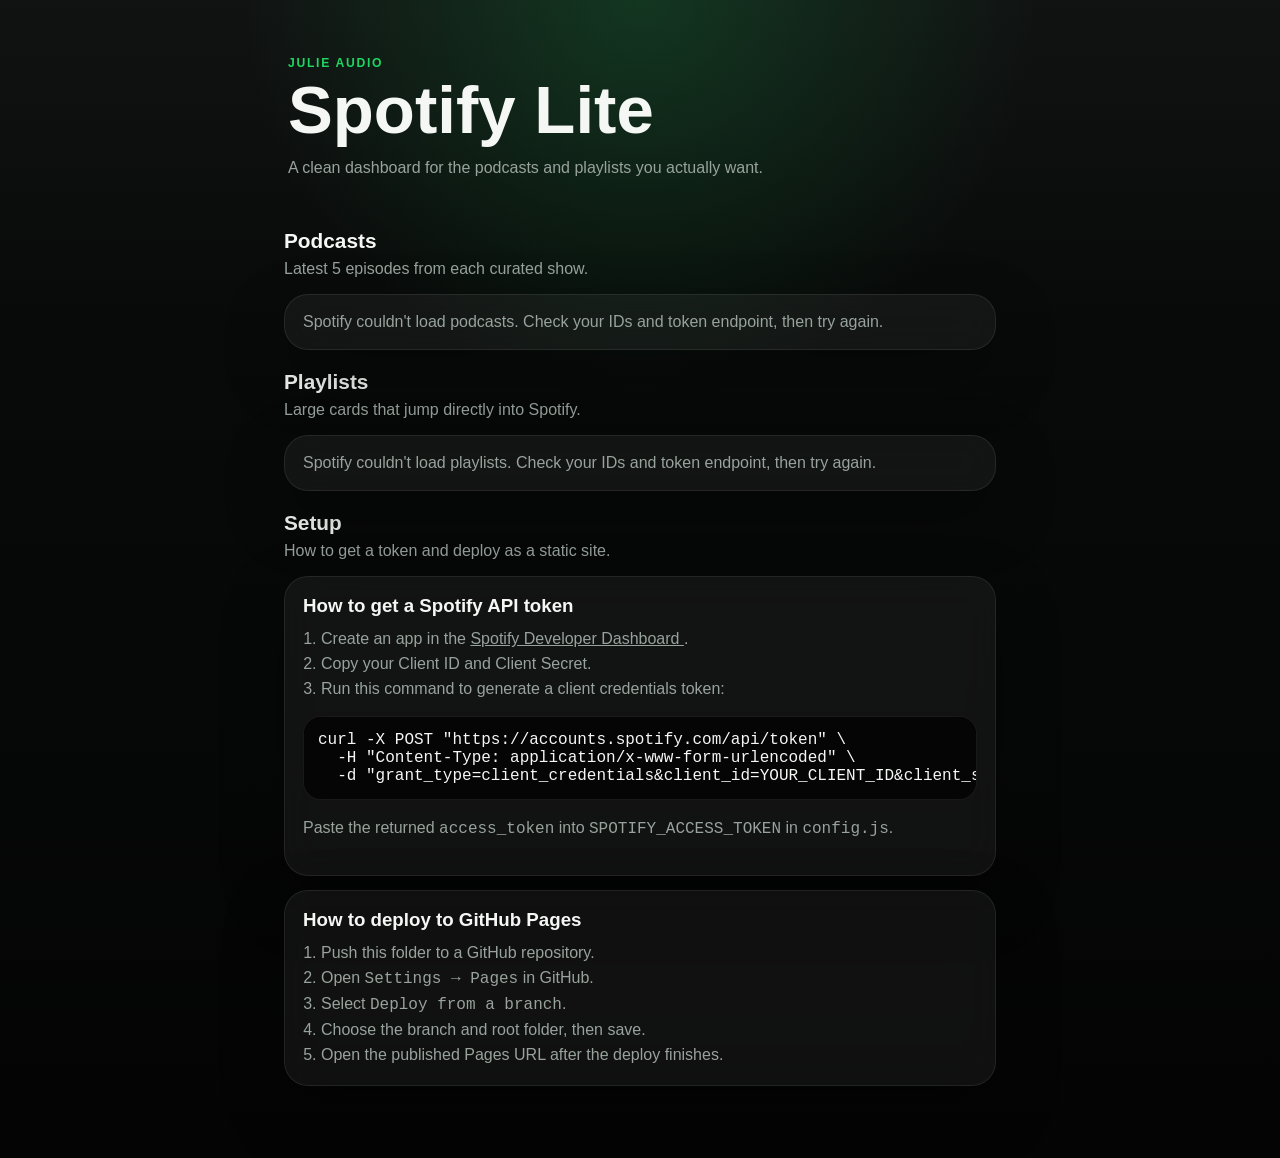
==== index.html @ e0b77d6d "Add files via upload" ====
<!DOCTYPE html>
<html lang="en">
  <head>
    <meta charset="UTF-8" />
    <meta name="viewport" content="width=device-width, initial-scale=1.0" />
    <meta name="theme-color" content="#0a0a0a" />
    <meta
      name="description"
      content="Spotify Lite is a minimal mobile-first dashboard for curated podcasts and playlists."
    />
    <title>Spotify Lite</title>
    <link rel="manifest" href="manifest.json" />
    <link rel="preconnect" href="https://i.scdn.co" />
    <link rel="stylesheet" href="styles.css" />
  </head>
  <body>
    <main class="app-shell">
      <header class="hero">
        <p class="eyebrow">Julie Audio</p>
        <h1>Spotify Lite</h1>
        <p class="hero-copy">
          A clean dashboard for the podcasts and playlists you actually want.
        </p>
      </header>

      <section class="section" aria-labelledby="podcasts-heading">
        <div class="section-header">
          <h2 id="podcasts-heading">Podcasts</h2>
          <p>Latest 5 episodes from each curated show.</p>
        </div>
        <div id="podcasts" class="card-grid" aria-live="polite"></div>
      </section>

      <section class="section" aria-labelledby="playlists-heading">
        <div class="section-header">
          <h2 id="playlists-heading">Playlists</h2>
          <p>Large cards that jump directly into Spotify.</p>
        </div>
        <div id="playlists" class="card-grid" aria-live="polite"></div>
      </section>

      <section class="section" aria-labelledby="setup-heading">
        <div class="section-header">
          <h2 id="setup-heading">Setup</h2>
          <p>How to get a token and deploy as a static site.</p>
        </div>

        <article class="instruction-card">
          <h3>How to get a Spotify API token</h3>
          <ol>
            <li>
              Create an app in the
              <a href="https://developer.spotify.com/dashboard" target="_blank" rel="noreferrer">
                Spotify Developer Dashboard
              </a>.
            </li>
            <li>Copy your Client ID and Client Secret.</li>
            <li>Run this command to generate a client credentials token:</li>
          </ol>
          <pre><code>curl -X POST "https://accounts.spotify.com/api/token" \
  -H "Content-Type: application/x-www-form-urlencoded" \
  -d "grant_type=client_credentials&client_id=YOUR_CLIENT_ID&client_secret=YOUR_CLIENT_SECRET"</code></pre>
          <p>
            Paste the returned <code>access_token</code> into
            <code>SPOTIFY_ACCESS_TOKEN</code> in <code>config.js</code>.
          </p>
        </article>

        <article class="instruction-card">
          <h3>How to deploy to GitHub Pages</h3>
          <ol>
            <li>Push this folder to a GitHub repository.</li>
            <li>Open <code>Settings → Pages</code> in GitHub.</li>
            <li>Select <code>Deploy from a branch</code>.</li>
            <li>Choose the branch and root folder, then save.</li>
            <li>Open the published Pages URL after the deploy finishes.</li>
          </ol>
        </article>
      </section>
    </main>

    <script src="config.js"></script>
    <script src="app.js"></script>
  </body>
</html>
---- styles.css ----
:root {
  color-scheme: dark;
  --bg: #080909;
  --surface: rgba(255, 255, 255, 0.05);
  --surface-strong: rgba(255, 255, 255, 0.1);
  --border: rgba(255, 255, 255, 0.08);
  --text: #f5f7f5;
  --muted: #98a39d;
  --accent: #1ed760;
  --accent-soft: rgba(30, 215, 96, 0.16);
  --shadow: 0 24px 60px rgba(0, 0, 0, 0.35);
  --radius: 24px;
  --radius-sm: 18px;
  --content-width: 760px;
  --tap-size: 56px;
  font-family: "SF Pro Display", "Segoe UI", sans-serif;
}

* {
  box-sizing: border-box;
}

html {
  scroll-behavior: smooth;
}

body {
  margin: 0;
  min-height: 100vh;
  background:
    radial-gradient(circle at top, rgba(30, 215, 96, 0.18), transparent 30%),
    linear-gradient(180deg, #111313 0%, var(--bg) 28%, #040404 100%);
  color: var(--text);
}

a {
  color: inherit;
}

.app-shell {
  width: min(100%, var(--content-width));
  margin: 0 auto;
  padding: 24px 16px 56px;
}

.hero {
  padding: 20px 4px 28px;
}

.eyebrow {
  margin: 0 0 8px;
  color: var(--accent);
  text-transform: uppercase;
  letter-spacing: 0.14em;
  font-size: 0.76rem;
  font-weight: 700;
}

.hero h1 {
  margin: 0;
  font-size: clamp(2.4rem, 9vw, 4.2rem);
  line-height: 0.95;
}

.hero-copy {
  margin: 14px 0 0;
  max-width: 34rem;
  color: var(--muted);
  line-height: 1.55;
}

.section {
  margin-top: 20px;
}

.section-header {
  margin-bottom: 14px;
}

.section-header h2 {
  margin: 0;
  font-size: 1.3rem;
}

.section-header p {
  margin: 4px 0 0;
  color: var(--muted);
  line-height: 1.45;
}

.card-grid {
  display: grid;
  gap: 14px;
}

.panel,
.state-card,
.instruction-card {
  border: 1px solid var(--border);
  border-radius: var(--radius);
  background: var(--surface);
  box-shadow: var(--shadow);
  backdrop-filter: blur(18px);
}

.panel {
  overflow: hidden;
}

.panel-head {
  display: flex;
  align-items: center;
  gap: 14px;
  padding: 18px;
}

.artwork {
  width: 72px;
  height: 72px;
  border-radius: 20px;
  object-fit: cover;
  background: linear-gradient(135deg, rgba(30, 215, 96, 0.4), rgba(255, 255, 255, 0.1));
  flex-shrink: 0;
}

.artwork.placeholder {
  display: grid;
  place-items: center;
  font-size: 1.4rem;
  font-weight: 700;
}

.panel-title {
  margin: 0;
  font-size: 1.04rem;
}

.panel-copy {
  margin: 6px 0 0;
  color: var(--muted);
  font-size: 0.92rem;
  line-height: 1.45;
}

.episode-list,
.playlist-wrap {
  display: grid;
  gap: 10px;
  padding: 0 18px 18px;
}

.tap-card,
.playlist-link {
  display: flex;
  align-items: center;
  justify-content: space-between;
  gap: 12px;
  min-height: var(--tap-size);
  padding: 14px 16px;
  border-radius: var(--radius-sm);
  border: 1px solid rgba(255, 255, 255, 0.06);
  background: rgba(255, 255, 255, 0.04);
  text-decoration: none;
  transition:
    transform 160ms ease,
    background 160ms ease,
    border-color 160ms ease;
}

.tap-card:hover,
.tap-card:focus-visible,
.playlist-link:hover,
.playlist-link:focus-visible {
  transform: translateY(-1px);
  background: var(--surface-strong);
  border-color: rgba(30, 215, 96, 0.28);
  outline: none;
}

.tap-copy,
.playlist-copy {
  min-width: 0;
}

.tap-copy strong,
.playlist-copy strong {
  display: block;
  font-size: 0.98rem;
  line-height: 1.35;
}

.tap-copy span,
.playlist-copy span {
  display: block;
  margin-top: 4px;
  color: var(--muted);
  font-size: 0.84rem;
  line-height: 1.35;
}

.arrow {
  color: var(--accent);
  font-size: 1.1rem;
  flex-shrink: 0;
}

.state-card,
.instruction-card {
  padding: 18px;
}

.state-card {
  color: var(--muted);
}

.instruction-card + .instruction-card {
  margin-top: 14px;
}

.instruction-card h3 {
  margin: 0 0 10px;
}

.instruction-card p,
.instruction-card li {
  color: var(--muted);
  line-height: 1.55;
}

.instruction-card ol {
  margin: 0;
  padding-left: 18px;
}

pre {
  margin: 14px 0 0;
  padding: 14px;
  border-radius: 18px;
  overflow-x: auto;
  background: #050505;
  border: 1px solid rgba(255, 255, 255, 0.08);
}

code {
  font-family: "SFMono-Regular", "SF Mono", Consolas, monospace;
}

@media (min-width: 720px) {
  .app-shell {
    padding: 36px 24px 72px;
  }

  .panel-head {
    padding: 20px;
  }

  .episode-list,
  .playlist-wrap {
    padding: 0 20px 20px;
  }
}

.podcast-group {
  display: grid;
  gap: 12px;
}

.podcast-group + .podcast-group {
  margin-top: 10px;
}

.podcast-group-title {
  margin: 0;
  padding: 0 4px;
  font-size: 1rem;
  color: var(--muted);
  letter-spacing: 0.01em;
}
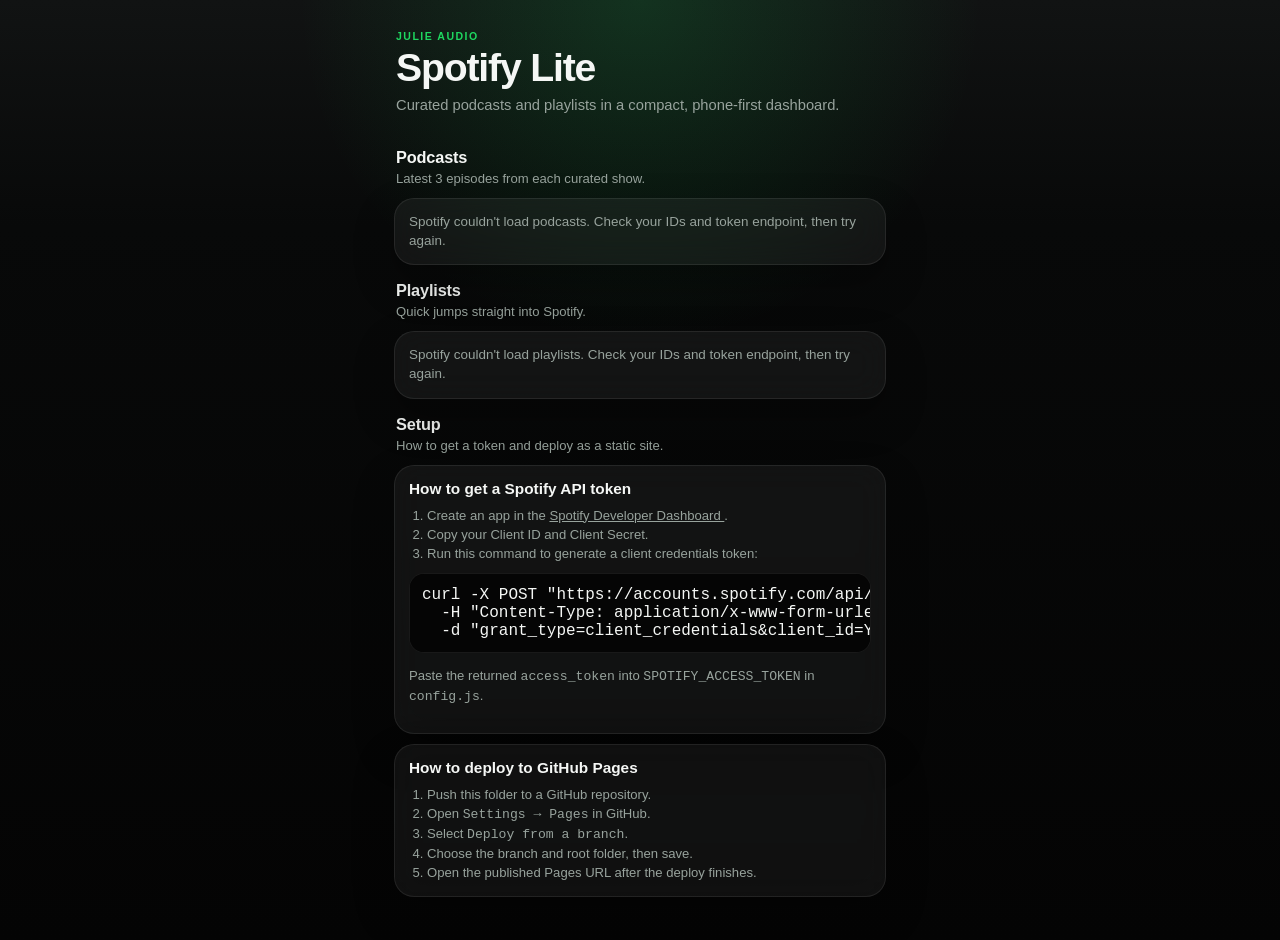
==== commit 5c3ec22a: "Add files via upload" ====
--- a/index.html
+++ b/index.html
@@ -19,14 +19,14 @@
         <p class="eyebrow">Julie Audio</p>
         <h1>Spotify Lite</h1>
         <p class="hero-copy">
-          A clean dashboard for the podcasts and playlists you actually want.
+          Curated podcasts and playlists in a compact, phone-first dashboard.
         </p>
       </header>
 
       <section class="section" aria-labelledby="podcasts-heading">
         <div class="section-header">
           <h2 id="podcasts-heading">Podcasts</h2>
-          <p>Latest 5 episodes from each curated show.</p>
+          <p>Latest 3 episodes from each curated show.</p>
         </div>
         <div id="podcasts" class="card-grid" aria-live="polite"></div>
       </section>
@@ -34,7 +34,7 @@
       <section class="section" aria-labelledby="playlists-heading">
         <div class="section-header">
           <h2 id="playlists-heading">Playlists</h2>
-          <p>Large cards that jump directly into Spotify.</p>
+          <p>Quick jumps straight into Spotify.</p>
         </div>
         <div id="playlists" class="card-grid" aria-live="polite"></div>
       </section>
--- a/styles.css
+++ b/styles.css
@@ -2,17 +2,16 @@
   color-scheme: dark;
   --bg: #080909;
   --surface: rgba(255, 255, 255, 0.05);
-  --surface-strong: rgba(255, 255, 255, 0.1);
+  --surface-strong: rgba(255, 255, 255, 0.085);
   --border: rgba(255, 255, 255, 0.08);
   --text: #f5f7f5;
   --muted: #98a39d;
   --accent: #1ed760;
-  --accent-soft: rgba(30, 215, 96, 0.16);
-  --shadow: 0 24px 60px rgba(0, 0, 0, 0.35);
-  --radius: 24px;
-  --radius-sm: 18px;
-  --content-width: 760px;
-  --tap-size: 56px;
+  --shadow: 0 18px 40px rgba(0, 0, 0, 0.3);
+  --radius: 20px;
+  --radius-sm: 15px;
+  --content-width: 420px;
+  --tap-size: 44px;
   font-family: "SF Pro Display", "Segoe UI", sans-serif;
 }
 
@@ -27,70 +26,80 @@
 body {
   margin: 0;
   min-height: 100vh;
+  overflow-x: hidden;
   background:
-    radial-gradient(circle at top, rgba(30, 215, 96, 0.18), transparent 30%),
-    linear-gradient(180deg, #111313 0%, var(--bg) 28%, #040404 100%);
+    radial-gradient(circle at top, rgba(30, 215, 96, 0.16), transparent 30%),
+    linear-gradient(180deg, #111313 0%, var(--bg) 24%, #040404 100%);
   color: var(--text);
 }
 
 a {
   color: inherit;
+}
+
+img {
+  display: block;
 }
 
 .app-shell {
   width: min(100%, var(--content-width));
   margin: 0 auto;
-  padding: 24px 16px 56px;
+  padding: 14px 12px 32px;
 }
 
 .hero {
-  padding: 20px 4px 28px;
+  padding: 8px 2px 16px;
 }
 
 .eyebrow {
-  margin: 0 0 8px;
+  margin: 0;
   color: var(--accent);
   text-transform: uppercase;
   letter-spacing: 0.14em;
-  font-size: 0.76rem;
+  font-size: 0.66rem;
   font-weight: 700;
 }
 
 .hero h1 {
-  margin: 0;
-  font-size: clamp(2.4rem, 9vw, 4.2rem);
-  line-height: 0.95;
+  margin: 6px 0 0;
+  font-size: clamp(1.9rem, 7.2vw, 2.45rem);
+  line-height: 1;
+  letter-spacing: -0.03em;
 }
 
 .hero-copy {
-  margin: 14px 0 0;
-  max-width: 34rem;
-  color: var(--muted);
-  line-height: 1.55;
+  margin: 8px 0 0;
+  max-width: 28rem;
+  color: var(--muted);
+  font-size: 0.92rem;
+  line-height: 1.42;
 }
 
 .section {
-  margin-top: 20px;
+  margin-top: 16px;
 }
 
 .section-header {
-  margin-bottom: 14px;
+  margin-bottom: 10px;
+  padding: 0 2px;
 }
 
 .section-header h2 {
   margin: 0;
-  font-size: 1.3rem;
+  font-size: 1.02rem;
+  letter-spacing: -0.01em;
 }
 
 .section-header p {
-  margin: 4px 0 0;
-  color: var(--muted);
-  line-height: 1.45;
+  margin: 3px 0 0;
+  color: var(--muted);
+  font-size: 0.82rem;
+  line-height: 1.35;
 }
 
 .card-grid {
   display: grid;
-  gap: 14px;
+  gap: 10px;
 }
 
 .panel,
@@ -100,7 +109,7 @@
   border-radius: var(--radius);
   background: var(--surface);
   box-shadow: var(--shadow);
-  backdrop-filter: blur(18px);
+  backdrop-filter: blur(16px);
 }
 
 .panel {
@@ -110,43 +119,45 @@
 .panel-head {
   display: flex;
   align-items: center;
-  gap: 14px;
-  padding: 18px;
+  gap: 10px;
+  padding: 14px;
 }
 
 .artwork {
-  width: 72px;
-  height: 72px;
-  border-radius: 20px;
+  width: 54px;
+  height: 54px;
+  border-radius: 16px;
   object-fit: cover;
-  background: linear-gradient(135deg, rgba(30, 215, 96, 0.4), rgba(255, 255, 255, 0.1));
+  background: linear-gradient(135deg, rgba(30, 215, 96, 0.38), rgba(255, 255, 255, 0.08));
   flex-shrink: 0;
 }
 
 .artwork.placeholder {
   display: grid;
   place-items: center;
-  font-size: 1.4rem;
+  font-size: 1rem;
   font-weight: 700;
 }
 
 .panel-title {
   margin: 0;
-  font-size: 1.04rem;
+  font-size: 0.97rem;
+  line-height: 1.2;
+  letter-spacing: -0.01em;
 }
 
 .panel-copy {
-  margin: 6px 0 0;
-  color: var(--muted);
-  font-size: 0.92rem;
-  line-height: 1.45;
+  margin: 3px 0 0;
+  color: var(--muted);
+  font-size: 0.79rem;
+  line-height: 1.28;
 }
 
 .episode-list,
 .playlist-wrap {
   display: grid;
-  gap: 10px;
-  padding: 0 18px 18px;
+  gap: 8px;
+  padding: 0 14px 14px;
 }
 
 .tap-card,
@@ -154,12 +165,13 @@
   display: flex;
   align-items: center;
   justify-content: space-between;
-  gap: 12px;
+  gap: 10px;
   min-height: var(--tap-size);
-  padding: 14px 16px;
+  width: 100%;
+  padding: 10px 12px;
   border-radius: var(--radius-sm);
-  border: 1px solid rgba(255, 255, 255, 0.06);
-  background: rgba(255, 255, 255, 0.04);
+  border: 1px solid rgba(255, 255, 255, 0.055);
+  background: rgba(255, 255, 255, 0.038);
   text-decoration: none;
   transition:
     transform 160ms ease,
@@ -173,58 +185,67 @@
 .playlist-link:focus-visible {
   transform: translateY(-1px);
   background: var(--surface-strong);
-  border-color: rgba(30, 215, 96, 0.28);
+  border-color: rgba(30, 215, 96, 0.24);
   outline: none;
 }
 
 .tap-copy,
 .playlist-copy {
   min-width: 0;
+  flex: 1;
 }
 
 .tap-copy strong,
 .playlist-copy strong {
   display: block;
-  font-size: 0.98rem;
-  line-height: 1.35;
+  font-size: 0.9rem;
+  line-height: 1.3;
+  font-weight: 600;
+  word-break: break-word;
 }
 
 .tap-copy span,
 .playlist-copy span {
   display: block;
-  margin-top: 4px;
-  color: var(--muted);
-  font-size: 0.84rem;
-  line-height: 1.35;
+  margin-top: 2px;
+  color: var(--muted);
+  font-size: 0.76rem;
+  line-height: 1.25;
 }
 
 .arrow {
-  color: var(--accent);
-  font-size: 1.1rem;
+  color: rgba(30, 215, 96, 0.9);
+  font-size: 0.82rem;
+  line-height: 1;
   flex-shrink: 0;
+  margin-left: 4px;
 }
 
 .state-card,
 .instruction-card {
-  padding: 18px;
+  padding: 14px;
 }
 
 .state-card {
   color: var(--muted);
+  font-size: 0.84rem;
+  line-height: 1.4;
 }
 
 .instruction-card + .instruction-card {
-  margin-top: 14px;
+  margin-top: 10px;
 }
 
 .instruction-card h3 {
-  margin: 0 0 10px;
+  margin: 0 0 8px;
+  font-size: 0.96rem;
 }
 
 .instruction-card p,
 .instruction-card li {
   color: var(--muted);
-  line-height: 1.55;
+  font-size: 0.82rem;
+  line-height: 1.45;
 }
 
 .instruction-card ol {
@@ -233,9 +254,9 @@
 }
 
 pre {
-  margin: 14px 0 0;
-  padding: 14px;
-  border-radius: 18px;
+  margin: 10px 0 0;
+  padding: 12px;
+  border-radius: 15px;
   overflow-x: auto;
   background: #050505;
   border: 1px solid rgba(255, 255, 255, 0.08);
@@ -245,34 +266,89 @@
   font-family: "SFMono-Regular", "SF Mono", Consolas, monospace;
 }
 
+.podcast-group {
+  display: grid;
+  gap: 8px;
+}
+
+.podcast-group + .podcast-group {
+  margin-top: 6px;
+}
+
+.podcast-group-title {
+  margin: 0;
+  padding: 0 2px;
+  font-size: 0.84rem;
+  color: var(--muted);
+  letter-spacing: 0.01em;
+}
+
+@media (min-width: 421px) {
+  .app-shell {
+    padding-left: 14px;
+    padding-right: 14px;
+  }
+}
+
 @media (min-width: 720px) {
+  :root {
+    --content-width: 520px;
+  }
+
   .app-shell {
-    padding: 36px 24px 72px;
+    padding-top: 22px;
+    padding-bottom: 44px;
+  }
+}
+
+@media (max-width: 390px) {
+  .app-shell {
+    padding: 12px 10px 28px;
+  }
+
+  .hero {
+    padding-bottom: 14px;
+  }
+
+  .hero h1 {
+    font-size: 1.78rem;
+  }
+
+  .hero-copy {
+    font-size: 0.88rem;
   }
 
   .panel-head {
-    padding: 20px;
+    gap: 9px;
+    padding: 12px;
+  }
+
+  .artwork {
+    width: 50px;
+    height: 50px;
+    border-radius: 14px;
   }
 
   .episode-list,
   .playlist-wrap {
-    padding: 0 20px 20px;
-  }
-}
-
-.podcast-group {
-  display: grid;
-  gap: 12px;
-}
-
-.podcast-group + .podcast-group {
-  margin-top: 10px;
-}
-
-.podcast-group-title {
-  margin: 0;
-  padding: 0 4px;
-  font-size: 1rem;
-  color: var(--muted);
-  letter-spacing: 0.01em;
-}
+    padding: 0 12px 12px;
+  }
+
+  .tap-card,
+  .playlist-link {
+    padding: 9px 11px;
+  }
+
+  .tap-copy strong,
+  .playlist-copy strong {
+    font-size: 0.87rem;
+  }
+
+  .tap-copy span,
+  .playlist-copy span,
+  .panel-copy,
+  .section-header p,
+  .podcast-group-title {
+    font-size: 0.74rem;
+  }
+}
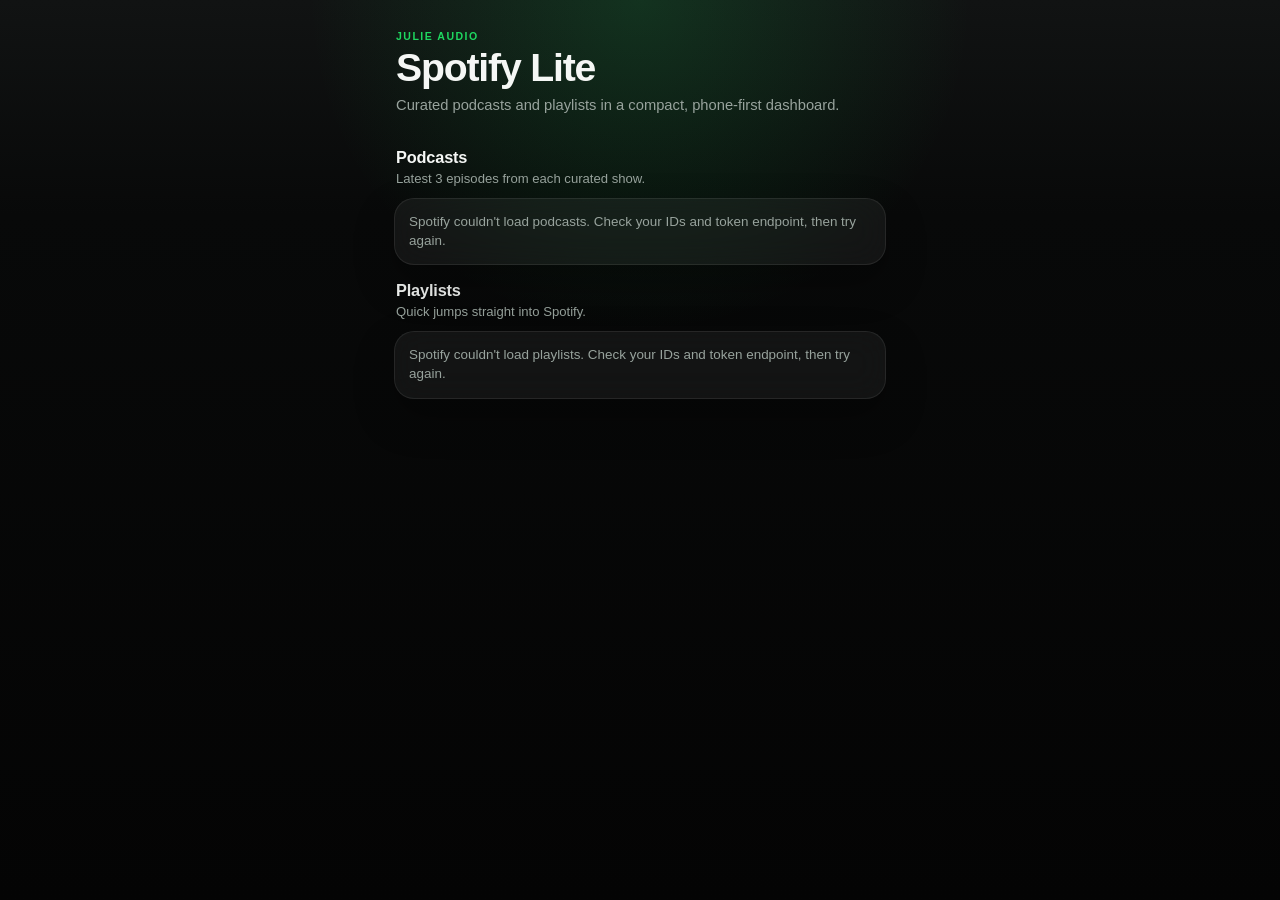
==== commit 3049dc01: "Add files via upload" ====
--- a/index.html
+++ b/index.html
@@ -38,45 +38,6 @@
         </div>
         <div id="playlists" class="card-grid" aria-live="polite"></div>
       </section>
-
-      <section class="section" aria-labelledby="setup-heading">
-        <div class="section-header">
-          <h2 id="setup-heading">Setup</h2>
-          <p>How to get a token and deploy as a static site.</p>
-        </div>
-
-        <article class="instruction-card">
-          <h3>How to get a Spotify API token</h3>
-          <ol>
-            <li>
-              Create an app in the
-              <a href="https://developer.spotify.com/dashboard" target="_blank" rel="noreferrer">
-                Spotify Developer Dashboard
-              </a>.
-            </li>
-            <li>Copy your Client ID and Client Secret.</li>
-            <li>Run this command to generate a client credentials token:</li>
-          </ol>
-          <pre><code>curl -X POST "https://accounts.spotify.com/api/token" \
-  -H "Content-Type: application/x-www-form-urlencoded" \
-  -d "grant_type=client_credentials&client_id=YOUR_CLIENT_ID&client_secret=YOUR_CLIENT_SECRET"</code></pre>
-          <p>
-            Paste the returned <code>access_token</code> into
-            <code>SPOTIFY_ACCESS_TOKEN</code> in <code>config.js</code>.
-          </p>
-        </article>
-
-        <article class="instruction-card">
-          <h3>How to deploy to GitHub Pages</h3>
-          <ol>
-            <li>Push this folder to a GitHub repository.</li>
-            <li>Open <code>Settings → Pages</code> in GitHub.</li>
-            <li>Select <code>Deploy from a branch</code>.</li>
-            <li>Choose the branch and root folder, then save.</li>
-            <li>Open the published Pages URL after the deploy finishes.</li>
-          </ol>
-        </article>
-      </section>
     </main>
 
     <script src="config.js"></script>
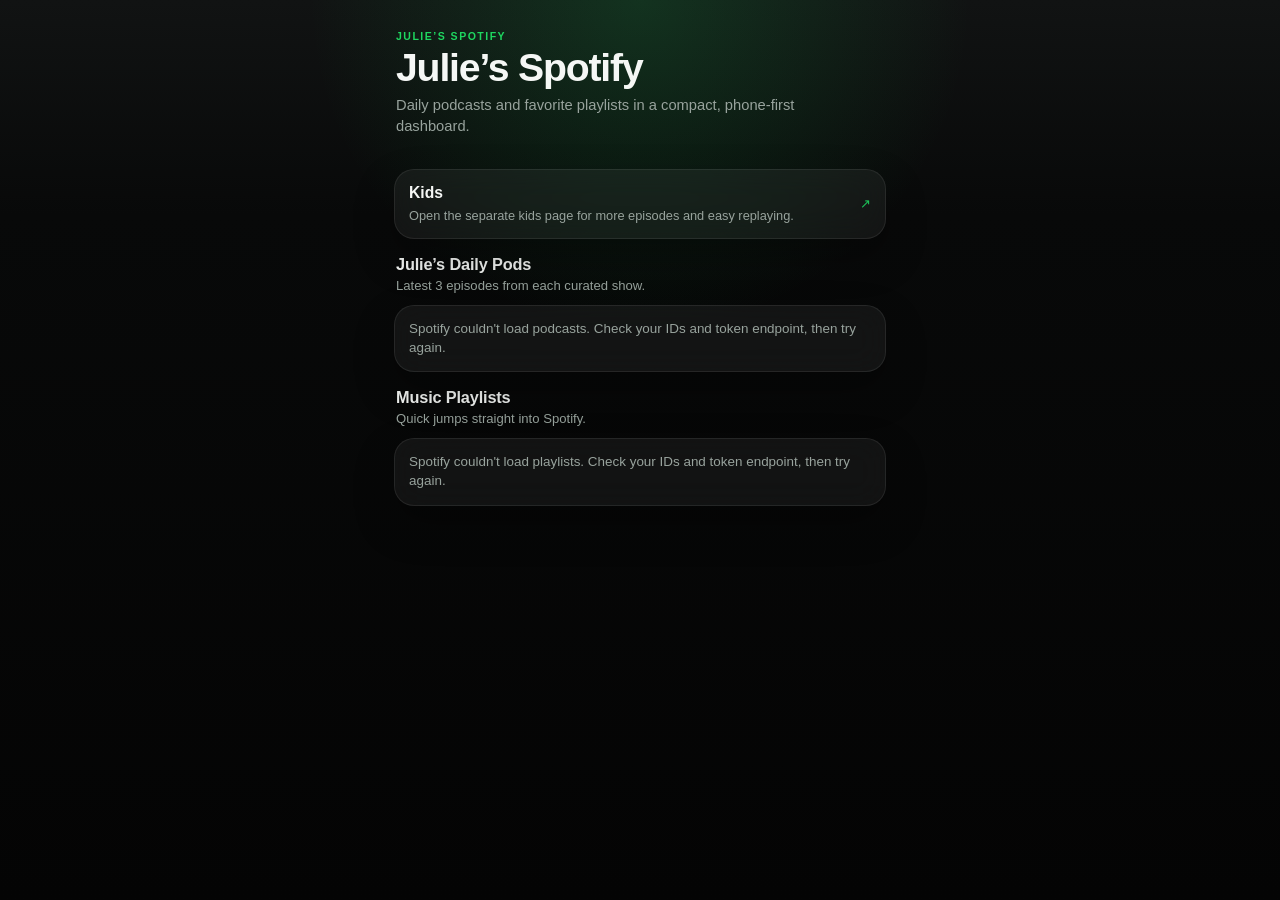
==== commit ab056fff: "Add files via upload" ====
--- a/index.html
+++ b/index.html
@@ -6,26 +6,36 @@
     <meta name="theme-color" content="#0a0a0a" />
     <meta
       name="description"
-      content="Spotify Lite is a minimal mobile-first dashboard for curated podcasts and playlists."
+      content="Julie’s Spotify is a minimal mobile-first dashboard for curated podcasts and playlists."
     />
-    <title>Spotify Lite</title>
+    <title>Julie’s Spotify</title>
     <link rel="manifest" href="manifest.json" />
     <link rel="preconnect" href="https://i.scdn.co" />
     <link rel="stylesheet" href="styles.css" />
   </head>
-  <body>
+  <body data-page="home">
     <main class="app-shell">
       <header class="hero">
-        <p class="eyebrow">Julie Audio</p>
-        <h1>Spotify Lite</h1>
+        <p class="eyebrow">Julie’s Spotify</p>
+        <h1>Julie’s Spotify</h1>
         <p class="hero-copy">
-          Curated podcasts and playlists in a compact, phone-first dashboard.
+          Daily podcasts and favorite playlists in a compact, phone-first dashboard.
         </p>
       </header>
 
+      <section class="section" aria-labelledby="kids-link-heading">
+        <a class="nav-card" href="kids.html" aria-labelledby="kids-link-heading kids-link-copy">
+          <span class="nav-copy">
+            <strong id="kids-link-heading">Kids</strong>
+            <span id="kids-link-copy">Open the separate kids page for more episodes and easy replaying.</span>
+          </span>
+          <span class="arrow" aria-hidden="true">↗</span>
+        </a>
+      </section>
+
       <section class="section" aria-labelledby="podcasts-heading">
         <div class="section-header">
-          <h2 id="podcasts-heading">Podcasts</h2>
+          <h2 id="podcasts-heading">Julie’s Daily Pods</h2>
           <p>Latest 3 episodes from each curated show.</p>
         </div>
         <div id="podcasts" class="card-grid" aria-live="polite"></div>
@@ -33,7 +43,7 @@
 
       <section class="section" aria-labelledby="playlists-heading">
         <div class="section-header">
-          <h2 id="playlists-heading">Playlists</h2>
+          <h2 id="playlists-heading">Music Playlists</h2>
           <p>Quick jumps straight into Spotify.</p>
         </div>
         <div id="playlists" class="card-grid" aria-live="polite"></div>
--- a/styles.css
+++ b/styles.css
@@ -41,14 +41,26 @@
   display: block;
 }
 
+button {
+  font: inherit;
+}
+
 .app-shell {
   width: min(100%, var(--content-width));
   margin: 0 auto;
   padding: 14px 12px 32px;
 }
 
+.app-shell-kids {
+  --content-width: 430px;
+}
+
 .hero {
   padding: 8px 2px 16px;
+}
+
+.hero-kids {
+  padding-top: 4px;
 }
 
 .eyebrow {
@@ -75,6 +87,15 @@
   line-height: 1.42;
 }
 
+.back-link {
+  display: inline-flex;
+  align-items: center;
+  margin-bottom: 12px;
+  color: var(--muted);
+  font-size: 0.84rem;
+  text-decoration: none;
+}
+
 .section {
   margin-top: 16px;
 }
@@ -102,9 +123,9 @@
   gap: 10px;
 }
 
+.nav-card,
 .panel,
-.state-card,
-.instruction-card {
+.state-card {
   border: 1px solid var(--border);
   border-radius: var(--radius);
   background: var(--surface);
@@ -112,8 +133,53 @@
   backdrop-filter: blur(16px);
 }
 
+.nav-card {
+  display: flex;
+  align-items: center;
+  justify-content: space-between;
+  gap: 12px;
+  padding: 14px;
+  text-decoration: none;
+}
+
+.nav-copy {
+  min-width: 0;
+}
+
+.nav-copy strong {
+  display: block;
+  font-size: 0.98rem;
+  line-height: 1.2;
+}
+
+.nav-copy span {
+  display: block;
+  margin-top: 4px;
+  color: var(--muted);
+  font-size: 0.8rem;
+  line-height: 1.35;
+}
+
 .panel {
   overflow: hidden;
+}
+
+.panel-kids {
+  background: rgba(255, 255, 255, 0.045);
+}
+
+.panel-collapsible.is-expanded {
+  border-color: rgba(30, 215, 96, 0.22);
+}
+
+.panel-toggle {
+  width: 100%;
+  padding: 0;
+  border: 0;
+  color: inherit;
+  text-align: left;
+  background: transparent;
+  cursor: pointer;
 }
 
 .panel-head {
@@ -121,6 +187,39 @@
   align-items: center;
   gap: 10px;
   padding: 14px;
+}
+
+.panel-head-collapsible {
+  min-height: 76px;
+}
+
+.panel-head-copy {
+  min-width: 0;
+  flex: 1;
+}
+
+.chevron {
+  display: inline-flex;
+  align-items: center;
+  justify-content: center;
+  width: 26px;
+  height: 26px;
+  border-radius: 999px;
+  background: rgba(255, 255, 255, 0.05);
+  color: var(--muted);
+  font-size: 1rem;
+  line-height: 1;
+  flex-shrink: 0;
+  transition:
+    transform 180ms ease,
+    background 180ms ease,
+    color 180ms ease;
+}
+
+.panel-collapsible.is-expanded .chevron {
+  transform: rotate(45deg);
+  background: rgba(30, 215, 96, 0.14);
+  color: var(--accent);
 }
 
 .artwork {
@@ -153,11 +252,21 @@
   line-height: 1.28;
 }
 
+.panel-body {
+  height: 0;
+  overflow: hidden;
+  transition: height 220ms ease;
+}
+
 .episode-list,
 .playlist-wrap {
   display: grid;
   gap: 8px;
   padding: 0 14px 14px;
+}
+
+.episode-list-kids {
+  gap: 7px;
 }
 
 .tap-card,
@@ -179,10 +288,20 @@
     border-color 160ms ease;
 }
 
+.tap-card-kids {
+  align-items: flex-start;
+  padding-top: 11px;
+  padding-bottom: 11px;
+}
+
 .tap-card:hover,
 .tap-card:focus-visible,
 .playlist-link:hover,
-.playlist-link:focus-visible {
+.playlist-link:focus-visible,
+.nav-card:hover,
+.nav-card:focus-visible,
+.back-link:focus-visible,
+.panel-toggle:focus-visible {
   transform: translateY(-1px);
   background: var(--surface-strong);
   border-color: rgba(30, 215, 96, 0.24);
@@ -221,66 +340,11 @@
   margin-left: 4px;
 }
 
-.state-card,
-.instruction-card {
+.state-card {
   padding: 14px;
-}
-
-.state-card {
   color: var(--muted);
   font-size: 0.84rem;
   line-height: 1.4;
-}
-
-.instruction-card + .instruction-card {
-  margin-top: 10px;
-}
-
-.instruction-card h3 {
-  margin: 0 0 8px;
-  font-size: 0.96rem;
-}
-
-.instruction-card p,
-.instruction-card li {
-  color: var(--muted);
-  font-size: 0.82rem;
-  line-height: 1.45;
-}
-
-.instruction-card ol {
-  margin: 0;
-  padding-left: 18px;
-}
-
-pre {
-  margin: 10px 0 0;
-  padding: 12px;
-  border-radius: 15px;
-  overflow-x: auto;
-  background: #050505;
-  border: 1px solid rgba(255, 255, 255, 0.08);
-}
-
-code {
-  font-family: "SFMono-Regular", "SF Mono", Consolas, monospace;
-}
-
-.podcast-group {
-  display: grid;
-  gap: 8px;
-}
-
-.podcast-group + .podcast-group {
-  margin-top: 6px;
-}
-
-.podcast-group-title {
-  margin: 0;
-  padding: 0 2px;
-  font-size: 0.84rem;
-  color: var(--muted);
-  letter-spacing: 0.01em;
 }
 
 @media (min-width: 421px) {
@@ -299,6 +363,10 @@
     padding-top: 22px;
     padding-bottom: 44px;
   }
+
+  .app-shell-kids {
+    --content-width: 560px;
+  }
 }
 
 @media (max-width: 390px) {
@@ -318,9 +386,14 @@
     font-size: 0.88rem;
   }
 
-  .panel-head {
+  .panel-head,
+  .nav-card {
     gap: 9px;
     padding: 12px;
+  }
+
+  .panel-head-collapsible {
+    min-height: 70px;
   }
 
   .artwork {
@@ -340,7 +413,8 @@
   }
 
   .tap-copy strong,
-  .playlist-copy strong {
+  .playlist-copy strong,
+  .nav-copy strong {
     font-size: 0.87rem;
   }
 
@@ -348,7 +422,8 @@
   .playlist-copy span,
   .panel-copy,
   .section-header p,
-  .podcast-group-title {
+  .nav-copy span,
+  .back-link {
     font-size: 0.74rem;
   }
 }
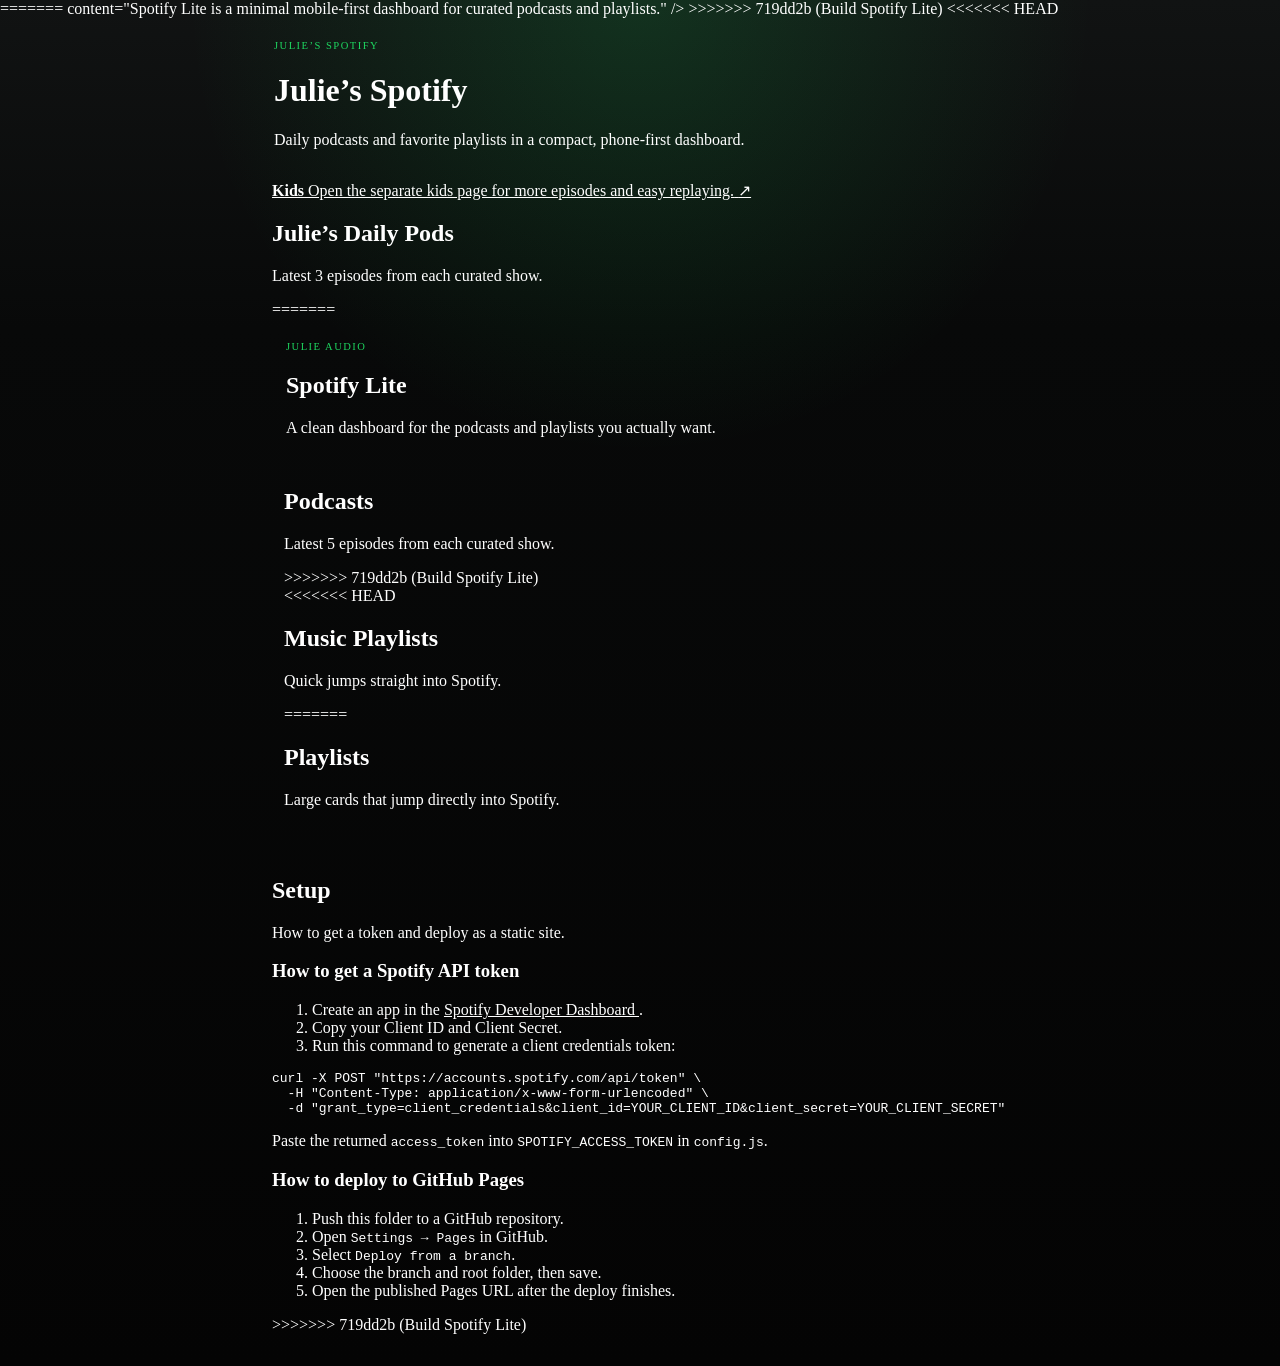
==== commit 8e19ab1f: "Add files via upload" ====
--- a/index.html
+++ b/index.html
@@ -6,13 +6,20 @@
     <meta name="theme-color" content="#0a0a0a" />
     <meta
       name="description"
+<<<<<<< HEAD
       content="Julie’s Spotify is a minimal mobile-first dashboard for curated podcasts and playlists."
     />
     <title>Julie’s Spotify</title>
+=======
+      content="Spotify Lite is a minimal mobile-first dashboard for curated podcasts and playlists."
+    />
+    <title>Spotify Lite</title>
+>>>>>>> 719dd2b (Build Spotify Lite)
     <link rel="manifest" href="manifest.json" />
     <link rel="preconnect" href="https://i.scdn.co" />
     <link rel="stylesheet" href="styles.css" />
   </head>
+<<<<<<< HEAD
   <body data-page="home">
     <main class="app-shell">
       <header class="hero">
@@ -37,17 +44,80 @@
         <div class="section-header">
           <h2 id="podcasts-heading">Julie’s Daily Pods</h2>
           <p>Latest 3 episodes from each curated show.</p>
+=======
+  <body>
+    <main class="app-shell">
+      <header class="hero">
+        <p class="eyebrow">Julie Audio</p>
+        <h1>Spotify Lite</h1>
+        <p class="hero-copy">
+          A clean dashboard for the podcasts and playlists you actually want.
+        </p>
+      </header>
+
+      <section class="section" aria-labelledby="podcasts-heading">
+        <div class="section-header">
+          <h2 id="podcasts-heading">Podcasts</h2>
+          <p>Latest 5 episodes from each curated show.</p>
+>>>>>>> 719dd2b (Build Spotify Lite)
         </div>
         <div id="podcasts" class="card-grid" aria-live="polite"></div>
       </section>
 
       <section class="section" aria-labelledby="playlists-heading">
         <div class="section-header">
+<<<<<<< HEAD
           <h2 id="playlists-heading">Music Playlists</h2>
           <p>Quick jumps straight into Spotify.</p>
         </div>
         <div id="playlists" class="card-grid" aria-live="polite"></div>
       </section>
+=======
+          <h2 id="playlists-heading">Playlists</h2>
+          <p>Large cards that jump directly into Spotify.</p>
+        </div>
+        <div id="playlists" class="card-grid" aria-live="polite"></div>
+      </section>
+
+      <section class="section" aria-labelledby="setup-heading">
+        <div class="section-header">
+          <h2 id="setup-heading">Setup</h2>
+          <p>How to get a token and deploy as a static site.</p>
+        </div>
+
+        <article class="instruction-card">
+          <h3>How to get a Spotify API token</h3>
+          <ol>
+            <li>
+              Create an app in the
+              <a href="https://developer.spotify.com/dashboard" target="_blank" rel="noreferrer">
+                Spotify Developer Dashboard
+              </a>.
+            </li>
+            <li>Copy your Client ID and Client Secret.</li>
+            <li>Run this command to generate a client credentials token:</li>
+          </ol>
+          <pre><code>curl -X POST "https://accounts.spotify.com/api/token" \
+  -H "Content-Type: application/x-www-form-urlencoded" \
+  -d "grant_type=client_credentials&client_id=YOUR_CLIENT_ID&client_secret=YOUR_CLIENT_SECRET"</code></pre>
+          <p>
+            Paste the returned <code>access_token</code> into
+            <code>SPOTIFY_ACCESS_TOKEN</code> in <code>config.js</code>.
+          </p>
+        </article>
+
+        <article class="instruction-card">
+          <h3>How to deploy to GitHub Pages</h3>
+          <ol>
+            <li>Push this folder to a GitHub repository.</li>
+            <li>Open <code>Settings → Pages</code> in GitHub.</li>
+            <li>Select <code>Deploy from a branch</code>.</li>
+            <li>Choose the branch and root folder, then save.</li>
+            <li>Open the published Pages URL after the deploy finishes.</li>
+          </ol>
+        </article>
+      </section>
+>>>>>>> 719dd2b (Build Spotify Lite)
     </main>
 
     <script src="config.js"></script>
--- a/styles.css
+++ b/styles.css
@@ -2,16 +2,29 @@
   color-scheme: dark;
   --bg: #080909;
   --surface: rgba(255, 255, 255, 0.05);
+<<<<<<< HEAD
   --surface-strong: rgba(255, 255, 255, 0.085);
+=======
+  --surface-strong: rgba(255, 255, 255, 0.1);
+>>>>>>> 719dd2b (Build Spotify Lite)
   --border: rgba(255, 255, 255, 0.08);
   --text: #f5f7f5;
   --muted: #98a39d;
   --accent: #1ed760;
+<<<<<<< HEAD
   --shadow: 0 18px 40px rgba(0, 0, 0, 0.3);
   --radius: 20px;
   --radius-sm: 15px;
   --content-width: 420px;
   --tap-size: 44px;
+=======
+  --accent-soft: rgba(30, 215, 96, 0.16);
+  --shadow: 0 24px 60px rgba(0, 0, 0, 0.35);
+  --radius: 24px;
+  --radius-sm: 18px;
+  --content-width: 760px;
+  --tap-size: 56px;
+>>>>>>> 719dd2b (Build Spotify Lite)
   font-family: "SF Pro Display", "Segoe UI", sans-serif;
 }
 
@@ -26,10 +39,16 @@
 body {
   margin: 0;
   min-height: 100vh;
+<<<<<<< HEAD
   overflow-x: hidden;
   background:
     radial-gradient(circle at top, rgba(30, 215, 96, 0.16), transparent 30%),
     linear-gradient(180deg, #111313 0%, var(--bg) 24%, #040404 100%);
+=======
+  background:
+    radial-gradient(circle at top, rgba(30, 215, 96, 0.18), transparent 30%),
+    linear-gradient(180deg, #111313 0%, var(--bg) 28%, #040404 100%);
+>>>>>>> 719dd2b (Build Spotify Lite)
   color: var(--text);
 }
 
@@ -37,6 +56,7 @@
   color: inherit;
 }
 
+<<<<<<< HEAD
 img {
   display: block;
 }
@@ -69,10 +89,29 @@
   text-transform: uppercase;
   letter-spacing: 0.14em;
   font-size: 0.66rem;
+=======
+.app-shell {
+  width: min(100%, var(--content-width));
+  margin: 0 auto;
+  padding: 24px 16px 56px;
+}
+
+.hero {
+  padding: 20px 4px 28px;
+}
+
+.eyebrow {
+  margin: 0 0 8px;
+  color: var(--accent);
+  text-transform: uppercase;
+  letter-spacing: 0.14em;
+  font-size: 0.76rem;
+>>>>>>> 719dd2b (Build Spotify Lite)
   font-weight: 700;
 }
 
 .hero h1 {
+<<<<<<< HEAD
   margin: 6px 0 0;
   font-size: clamp(1.9rem, 7.2vw, 2.45rem);
   line-height: 1;
@@ -103,10 +142,31 @@
 .section-header {
   margin-bottom: 10px;
   padding: 0 2px;
+=======
+  margin: 0;
+  font-size: clamp(2.4rem, 9vw, 4.2rem);
+  line-height: 0.95;
+}
+
+.hero-copy {
+  margin: 14px 0 0;
+  max-width: 34rem;
+  color: var(--muted);
+  line-height: 1.55;
+}
+
+.section {
+  margin-top: 20px;
+}
+
+.section-header {
+  margin-bottom: 14px;
+>>>>>>> 719dd2b (Build Spotify Lite)
 }
 
 .section-header h2 {
   margin: 0;
+<<<<<<< HEAD
   font-size: 1.02rem;
   letter-spacing: -0.01em;
 }
@@ -116,20 +176,39 @@
   color: var(--muted);
   font-size: 0.82rem;
   line-height: 1.35;
+=======
+  font-size: 1.3rem;
+}
+
+.section-header p {
+  margin: 4px 0 0;
+  color: var(--muted);
+  line-height: 1.45;
+>>>>>>> 719dd2b (Build Spotify Lite)
 }
 
 .card-grid {
   display: grid;
+<<<<<<< HEAD
   gap: 10px;
 }
 
 .nav-card,
 .panel,
 .state-card {
+=======
+  gap: 14px;
+}
+
+.panel,
+.state-card,
+.instruction-card {
+>>>>>>> 719dd2b (Build Spotify Lite)
   border: 1px solid var(--border);
   border-radius: var(--radius);
   background: var(--surface);
   box-shadow: var(--shadow);
+<<<<<<< HEAD
   backdrop-filter: blur(16px);
 }
 
@@ -158,12 +237,16 @@
   color: var(--muted);
   font-size: 0.8rem;
   line-height: 1.35;
+=======
+  backdrop-filter: blur(18px);
+>>>>>>> 719dd2b (Build Spotify Lite)
 }
 
 .panel {
   overflow: hidden;
 }
 
+<<<<<<< HEAD
 .panel-kids {
   background: rgba(255, 255, 255, 0.045);
 }
@@ -228,18 +311,38 @@
   border-radius: 16px;
   object-fit: cover;
   background: linear-gradient(135deg, rgba(30, 215, 96, 0.38), rgba(255, 255, 255, 0.08));
+=======
+.panel-head {
+  display: flex;
+  align-items: center;
+  gap: 14px;
+  padding: 18px;
+}
+
+.artwork {
+  width: 72px;
+  height: 72px;
+  border-radius: 20px;
+  object-fit: cover;
+  background: linear-gradient(135deg, rgba(30, 215, 96, 0.4), rgba(255, 255, 255, 0.1));
+>>>>>>> 719dd2b (Build Spotify Lite)
   flex-shrink: 0;
 }
 
 .artwork.placeholder {
   display: grid;
   place-items: center;
+<<<<<<< HEAD
   font-size: 1rem;
+=======
+  font-size: 1.4rem;
+>>>>>>> 719dd2b (Build Spotify Lite)
   font-weight: 700;
 }
 
 .panel-title {
   margin: 0;
+<<<<<<< HEAD
   font-size: 0.97rem;
   line-height: 1.2;
   letter-spacing: -0.01em;
@@ -256,17 +359,32 @@
   height: 0;
   overflow: hidden;
   transition: height 220ms ease;
+=======
+  font-size: 1.04rem;
+}
+
+.panel-copy {
+  margin: 6px 0 0;
+  color: var(--muted);
+  font-size: 0.92rem;
+  line-height: 1.45;
+>>>>>>> 719dd2b (Build Spotify Lite)
 }
 
 .episode-list,
 .playlist-wrap {
   display: grid;
+<<<<<<< HEAD
   gap: 8px;
   padding: 0 14px 14px;
 }
 
 .episode-list-kids {
   gap: 7px;
+=======
+  gap: 10px;
+  padding: 0 18px 18px;
+>>>>>>> 719dd2b (Build Spotify Lite)
 }
 
 .tap-card,
@@ -274,6 +392,7 @@
   display: flex;
   align-items: center;
   justify-content: space-between;
+<<<<<<< HEAD
   gap: 10px;
   min-height: var(--tap-size);
   width: 100%;
@@ -281,6 +400,14 @@
   border-radius: var(--radius-sm);
   border: 1px solid rgba(255, 255, 255, 0.055);
   background: rgba(255, 255, 255, 0.038);
+=======
+  gap: 12px;
+  min-height: var(--tap-size);
+  padding: 14px 16px;
+  border-radius: var(--radius-sm);
+  border: 1px solid rgba(255, 255, 255, 0.06);
+  background: rgba(255, 255, 255, 0.04);
+>>>>>>> 719dd2b (Build Spotify Lite)
   text-decoration: none;
   transition:
     transform 160ms ease,
@@ -288,6 +415,7 @@
     border-color 160ms ease;
 }
 
+<<<<<<< HEAD
 .tap-card-kids {
   align-items: flex-start;
   padding-top: 11px;
@@ -305,27 +433,45 @@
   transform: translateY(-1px);
   background: var(--surface-strong);
   border-color: rgba(30, 215, 96, 0.24);
+=======
+.tap-card:hover,
+.tap-card:focus-visible,
+.playlist-link:hover,
+.playlist-link:focus-visible {
+  transform: translateY(-1px);
+  background: var(--surface-strong);
+  border-color: rgba(30, 215, 96, 0.28);
+>>>>>>> 719dd2b (Build Spotify Lite)
   outline: none;
 }
 
 .tap-copy,
 .playlist-copy {
   min-width: 0;
+<<<<<<< HEAD
   flex: 1;
+=======
+>>>>>>> 719dd2b (Build Spotify Lite)
 }
 
 .tap-copy strong,
 .playlist-copy strong {
   display: block;
+<<<<<<< HEAD
   font-size: 0.9rem;
   line-height: 1.3;
   font-weight: 600;
   word-break: break-word;
+=======
+  font-size: 0.98rem;
+  line-height: 1.35;
+>>>>>>> 719dd2b (Build Spotify Lite)
 }
 
 .tap-copy span,
 .playlist-copy span {
   display: block;
+<<<<<<< HEAD
   margin-top: 2px;
   color: var(--muted);
   font-size: 0.76rem;
@@ -400,10 +546,73 @@
     width: 50px;
     height: 50px;
     border-radius: 14px;
+=======
+  margin-top: 4px;
+  color: var(--muted);
+  font-size: 0.84rem;
+  line-height: 1.35;
+}
+
+.arrow {
+  color: var(--accent);
+  font-size: 1.1rem;
+  flex-shrink: 0;
+}
+
+.state-card,
+.instruction-card {
+  padding: 18px;
+}
+
+.state-card {
+  color: var(--muted);
+}
+
+.instruction-card + .instruction-card {
+  margin-top: 14px;
+}
+
+.instruction-card h3 {
+  margin: 0 0 10px;
+}
+
+.instruction-card p,
+.instruction-card li {
+  color: var(--muted);
+  line-height: 1.55;
+}
+
+.instruction-card ol {
+  margin: 0;
+  padding-left: 18px;
+}
+
+pre {
+  margin: 14px 0 0;
+  padding: 14px;
+  border-radius: 18px;
+  overflow-x: auto;
+  background: #050505;
+  border: 1px solid rgba(255, 255, 255, 0.08);
+}
+
+code {
+  font-family: "SFMono-Regular", "SF Mono", Consolas, monospace;
+}
+
+@media (min-width: 720px) {
+  .app-shell {
+    padding: 36px 24px 72px;
+  }
+
+  .panel-head {
+    padding: 20px;
+>>>>>>> 719dd2b (Build Spotify Lite)
   }
 
   .episode-list,
   .playlist-wrap {
+<<<<<<< HEAD
     padding: 0 12px 12px;
   }
 
@@ -427,3 +636,25 @@
     font-size: 0.74rem;
   }
 }
+=======
+    padding: 0 20px 20px;
+  }
+}
+
+.podcast-group {
+  display: grid;
+  gap: 12px;
+}
+
+.podcast-group + .podcast-group {
+  margin-top: 10px;
+}
+
+.podcast-group-title {
+  margin: 0;
+  padding: 0 4px;
+  font-size: 1rem;
+  color: var(--muted);
+  letter-spacing: 0.01em;
+}
+>>>>>>> 719dd2b (Build Spotify Lite)
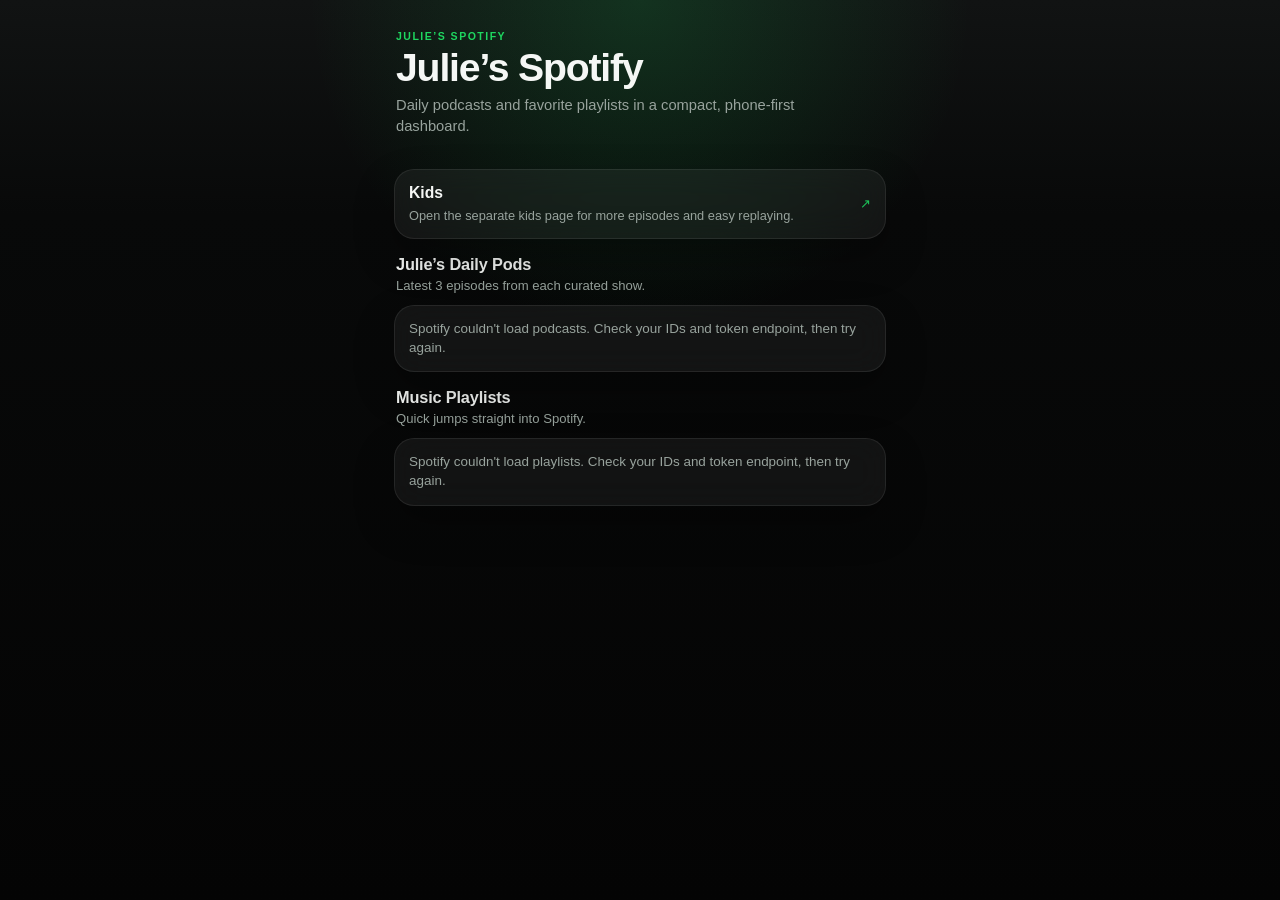
==== commit 4fa8bbed: "Fix deployed site after merge conflict" ====
--- a/index.html
+++ b/index.html
@@ -6,20 +6,13 @@
     <meta name="theme-color" content="#0a0a0a" />
     <meta
       name="description"
-<<<<<<< HEAD
       content="Julie’s Spotify is a minimal mobile-first dashboard for curated podcasts and playlists."
     />
     <title>Julie’s Spotify</title>
-=======
-      content="Spotify Lite is a minimal mobile-first dashboard for curated podcasts and playlists."
-    />
-    <title>Spotify Lite</title>
->>>>>>> 719dd2b (Build Spotify Lite)
     <link rel="manifest" href="manifest.json" />
     <link rel="preconnect" href="https://i.scdn.co" />
     <link rel="stylesheet" href="styles.css" />
   </head>
-<<<<<<< HEAD
   <body data-page="home">
     <main class="app-shell">
       <header class="hero">
@@ -44,80 +37,17 @@
         <div class="section-header">
           <h2 id="podcasts-heading">Julie’s Daily Pods</h2>
           <p>Latest 3 episodes from each curated show.</p>
-=======
-  <body>
-    <main class="app-shell">
-      <header class="hero">
-        <p class="eyebrow">Julie Audio</p>
-        <h1>Spotify Lite</h1>
-        <p class="hero-copy">
-          A clean dashboard for the podcasts and playlists you actually want.
-        </p>
-      </header>
-
-      <section class="section" aria-labelledby="podcasts-heading">
-        <div class="section-header">
-          <h2 id="podcasts-heading">Podcasts</h2>
-          <p>Latest 5 episodes from each curated show.</p>
->>>>>>> 719dd2b (Build Spotify Lite)
         </div>
         <div id="podcasts" class="card-grid" aria-live="polite"></div>
       </section>
 
       <section class="section" aria-labelledby="playlists-heading">
         <div class="section-header">
-<<<<<<< HEAD
           <h2 id="playlists-heading">Music Playlists</h2>
           <p>Quick jumps straight into Spotify.</p>
         </div>
         <div id="playlists" class="card-grid" aria-live="polite"></div>
       </section>
-=======
-          <h2 id="playlists-heading">Playlists</h2>
-          <p>Large cards that jump directly into Spotify.</p>
-        </div>
-        <div id="playlists" class="card-grid" aria-live="polite"></div>
-      </section>
-
-      <section class="section" aria-labelledby="setup-heading">
-        <div class="section-header">
-          <h2 id="setup-heading">Setup</h2>
-          <p>How to get a token and deploy as a static site.</p>
-        </div>
-
-        <article class="instruction-card">
-          <h3>How to get a Spotify API token</h3>
-          <ol>
-            <li>
-              Create an app in the
-              <a href="https://developer.spotify.com/dashboard" target="_blank" rel="noreferrer">
-                Spotify Developer Dashboard
-              </a>.
-            </li>
-            <li>Copy your Client ID and Client Secret.</li>
-            <li>Run this command to generate a client credentials token:</li>
-          </ol>
-          <pre><code>curl -X POST "https://accounts.spotify.com/api/token" \
-  -H "Content-Type: application/x-www-form-urlencoded" \
-  -d "grant_type=client_credentials&client_id=YOUR_CLIENT_ID&client_secret=YOUR_CLIENT_SECRET"</code></pre>
-          <p>
-            Paste the returned <code>access_token</code> into
-            <code>SPOTIFY_ACCESS_TOKEN</code> in <code>config.js</code>.
-          </p>
-        </article>
-
-        <article class="instruction-card">
-          <h3>How to deploy to GitHub Pages</h3>
-          <ol>
-            <li>Push this folder to a GitHub repository.</li>
-            <li>Open <code>Settings → Pages</code> in GitHub.</li>
-            <li>Select <code>Deploy from a branch</code>.</li>
-            <li>Choose the branch and root folder, then save.</li>
-            <li>Open the published Pages URL after the deploy finishes.</li>
-          </ol>
-        </article>
-      </section>
->>>>>>> 719dd2b (Build Spotify Lite)
     </main>
 
     <script src="config.js"></script>
--- a/styles.css
+++ b/styles.css
@@ -2,29 +2,16 @@
   color-scheme: dark;
   --bg: #080909;
   --surface: rgba(255, 255, 255, 0.05);
-<<<<<<< HEAD
   --surface-strong: rgba(255, 255, 255, 0.085);
-=======
-  --surface-strong: rgba(255, 255, 255, 0.1);
->>>>>>> 719dd2b (Build Spotify Lite)
   --border: rgba(255, 255, 255, 0.08);
   --text: #f5f7f5;
   --muted: #98a39d;
   --accent: #1ed760;
-<<<<<<< HEAD
   --shadow: 0 18px 40px rgba(0, 0, 0, 0.3);
   --radius: 20px;
   --radius-sm: 15px;
   --content-width: 420px;
   --tap-size: 44px;
-=======
-  --accent-soft: rgba(30, 215, 96, 0.16);
-  --shadow: 0 24px 60px rgba(0, 0, 0, 0.35);
-  --radius: 24px;
-  --radius-sm: 18px;
-  --content-width: 760px;
-  --tap-size: 56px;
->>>>>>> 719dd2b (Build Spotify Lite)
   font-family: "SF Pro Display", "Segoe UI", sans-serif;
 }
 
@@ -39,16 +26,10 @@
 body {
   margin: 0;
   min-height: 100vh;
-<<<<<<< HEAD
   overflow-x: hidden;
   background:
     radial-gradient(circle at top, rgba(30, 215, 96, 0.16), transparent 30%),
     linear-gradient(180deg, #111313 0%, var(--bg) 24%, #040404 100%);
-=======
-  background:
-    radial-gradient(circle at top, rgba(30, 215, 96, 0.18), transparent 30%),
-    linear-gradient(180deg, #111313 0%, var(--bg) 28%, #040404 100%);
->>>>>>> 719dd2b (Build Spotify Lite)
   color: var(--text);
 }
 
@@ -56,7 +37,6 @@
   color: inherit;
 }
 
-<<<<<<< HEAD
 img {
   display: block;
 }
@@ -89,29 +69,10 @@
   text-transform: uppercase;
   letter-spacing: 0.14em;
   font-size: 0.66rem;
-=======
-.app-shell {
-  width: min(100%, var(--content-width));
-  margin: 0 auto;
-  padding: 24px 16px 56px;
-}
-
-.hero {
-  padding: 20px 4px 28px;
-}
-
-.eyebrow {
-  margin: 0 0 8px;
-  color: var(--accent);
-  text-transform: uppercase;
-  letter-spacing: 0.14em;
-  font-size: 0.76rem;
->>>>>>> 719dd2b (Build Spotify Lite)
   font-weight: 700;
 }
 
 .hero h1 {
-<<<<<<< HEAD
   margin: 6px 0 0;
   font-size: clamp(1.9rem, 7.2vw, 2.45rem);
   line-height: 1;
@@ -142,31 +103,10 @@
 .section-header {
   margin-bottom: 10px;
   padding: 0 2px;
-=======
-  margin: 0;
-  font-size: clamp(2.4rem, 9vw, 4.2rem);
-  line-height: 0.95;
-}
-
-.hero-copy {
-  margin: 14px 0 0;
-  max-width: 34rem;
-  color: var(--muted);
-  line-height: 1.55;
-}
-
-.section {
-  margin-top: 20px;
-}
-
-.section-header {
-  margin-bottom: 14px;
->>>>>>> 719dd2b (Build Spotify Lite)
 }
 
 .section-header h2 {
   margin: 0;
-<<<<<<< HEAD
   font-size: 1.02rem;
   letter-spacing: -0.01em;
 }
@@ -176,39 +116,20 @@
   color: var(--muted);
   font-size: 0.82rem;
   line-height: 1.35;
-=======
-  font-size: 1.3rem;
-}
-
-.section-header p {
-  margin: 4px 0 0;
-  color: var(--muted);
-  line-height: 1.45;
->>>>>>> 719dd2b (Build Spotify Lite)
 }
 
 .card-grid {
   display: grid;
-<<<<<<< HEAD
   gap: 10px;
 }
 
 .nav-card,
 .panel,
 .state-card {
-=======
-  gap: 14px;
-}
-
-.panel,
-.state-card,
-.instruction-card {
->>>>>>> 719dd2b (Build Spotify Lite)
   border: 1px solid var(--border);
   border-radius: var(--radius);
   background: var(--surface);
   box-shadow: var(--shadow);
-<<<<<<< HEAD
   backdrop-filter: blur(16px);
 }
 
@@ -237,16 +158,12 @@
   color: var(--muted);
   font-size: 0.8rem;
   line-height: 1.35;
-=======
-  backdrop-filter: blur(18px);
->>>>>>> 719dd2b (Build Spotify Lite)
 }
 
 .panel {
   overflow: hidden;
 }
 
-<<<<<<< HEAD
 .panel-kids {
   background: rgba(255, 255, 255, 0.045);
 }
@@ -311,38 +228,18 @@
   border-radius: 16px;
   object-fit: cover;
   background: linear-gradient(135deg, rgba(30, 215, 96, 0.38), rgba(255, 255, 255, 0.08));
-=======
-.panel-head {
-  display: flex;
-  align-items: center;
-  gap: 14px;
-  padding: 18px;
-}
-
-.artwork {
-  width: 72px;
-  height: 72px;
-  border-radius: 20px;
-  object-fit: cover;
-  background: linear-gradient(135deg, rgba(30, 215, 96, 0.4), rgba(255, 255, 255, 0.1));
->>>>>>> 719dd2b (Build Spotify Lite)
   flex-shrink: 0;
 }
 
 .artwork.placeholder {
   display: grid;
   place-items: center;
-<<<<<<< HEAD
   font-size: 1rem;
-=======
-  font-size: 1.4rem;
->>>>>>> 719dd2b (Build Spotify Lite)
   font-weight: 700;
 }
 
 .panel-title {
   margin: 0;
-<<<<<<< HEAD
   font-size: 0.97rem;
   line-height: 1.2;
   letter-spacing: -0.01em;
@@ -359,32 +256,17 @@
   height: 0;
   overflow: hidden;
   transition: height 220ms ease;
-=======
-  font-size: 1.04rem;
-}
-
-.panel-copy {
-  margin: 6px 0 0;
-  color: var(--muted);
-  font-size: 0.92rem;
-  line-height: 1.45;
->>>>>>> 719dd2b (Build Spotify Lite)
 }
 
 .episode-list,
 .playlist-wrap {
   display: grid;
-<<<<<<< HEAD
   gap: 8px;
   padding: 0 14px 14px;
 }
 
 .episode-list-kids {
   gap: 7px;
-=======
-  gap: 10px;
-  padding: 0 18px 18px;
->>>>>>> 719dd2b (Build Spotify Lite)
 }
 
 .tap-card,
@@ -392,7 +274,6 @@
   display: flex;
   align-items: center;
   justify-content: space-between;
-<<<<<<< HEAD
   gap: 10px;
   min-height: var(--tap-size);
   width: 100%;
@@ -400,14 +281,6 @@
   border-radius: var(--radius-sm);
   border: 1px solid rgba(255, 255, 255, 0.055);
   background: rgba(255, 255, 255, 0.038);
-=======
-  gap: 12px;
-  min-height: var(--tap-size);
-  padding: 14px 16px;
-  border-radius: var(--radius-sm);
-  border: 1px solid rgba(255, 255, 255, 0.06);
-  background: rgba(255, 255, 255, 0.04);
->>>>>>> 719dd2b (Build Spotify Lite)
   text-decoration: none;
   transition:
     transform 160ms ease,
@@ -415,7 +288,6 @@
     border-color 160ms ease;
 }
 
-<<<<<<< HEAD
 .tap-card-kids {
   align-items: flex-start;
   padding-top: 11px;
@@ -433,45 +305,27 @@
   transform: translateY(-1px);
   background: var(--surface-strong);
   border-color: rgba(30, 215, 96, 0.24);
-=======
-.tap-card:hover,
-.tap-card:focus-visible,
-.playlist-link:hover,
-.playlist-link:focus-visible {
-  transform: translateY(-1px);
-  background: var(--surface-strong);
-  border-color: rgba(30, 215, 96, 0.28);
->>>>>>> 719dd2b (Build Spotify Lite)
   outline: none;
 }
 
 .tap-copy,
 .playlist-copy {
   min-width: 0;
-<<<<<<< HEAD
   flex: 1;
-=======
->>>>>>> 719dd2b (Build Spotify Lite)
 }
 
 .tap-copy strong,
 .playlist-copy strong {
   display: block;
-<<<<<<< HEAD
   font-size: 0.9rem;
   line-height: 1.3;
   font-weight: 600;
   word-break: break-word;
-=======
-  font-size: 0.98rem;
-  line-height: 1.35;
->>>>>>> 719dd2b (Build Spotify Lite)
 }
 
 .tap-copy span,
 .playlist-copy span {
   display: block;
-<<<<<<< HEAD
   margin-top: 2px;
   color: var(--muted);
   font-size: 0.76rem;
@@ -546,73 +400,10 @@
     width: 50px;
     height: 50px;
     border-radius: 14px;
-=======
-  margin-top: 4px;
-  color: var(--muted);
-  font-size: 0.84rem;
-  line-height: 1.35;
-}
-
-.arrow {
-  color: var(--accent);
-  font-size: 1.1rem;
-  flex-shrink: 0;
-}
-
-.state-card,
-.instruction-card {
-  padding: 18px;
-}
-
-.state-card {
-  color: var(--muted);
-}
-
-.instruction-card + .instruction-card {
-  margin-top: 14px;
-}
-
-.instruction-card h3 {
-  margin: 0 0 10px;
-}
-
-.instruction-card p,
-.instruction-card li {
-  color: var(--muted);
-  line-height: 1.55;
-}
-
-.instruction-card ol {
-  margin: 0;
-  padding-left: 18px;
-}
-
-pre {
-  margin: 14px 0 0;
-  padding: 14px;
-  border-radius: 18px;
-  overflow-x: auto;
-  background: #050505;
-  border: 1px solid rgba(255, 255, 255, 0.08);
-}
-
-code {
-  font-family: "SFMono-Regular", "SF Mono", Consolas, monospace;
-}
-
-@media (min-width: 720px) {
-  .app-shell {
-    padding: 36px 24px 72px;
-  }
-
-  .panel-head {
-    padding: 20px;
->>>>>>> 719dd2b (Build Spotify Lite)
   }
 
   .episode-list,
   .playlist-wrap {
-<<<<<<< HEAD
     padding: 0 12px 12px;
   }
 
@@ -636,25 +427,3 @@
     font-size: 0.74rem;
   }
 }
-=======
-    padding: 0 20px 20px;
-  }
-}
-
-.podcast-group {
-  display: grid;
-  gap: 12px;
-}
-
-.podcast-group + .podcast-group {
-  margin-top: 10px;
-}
-
-.podcast-group-title {
-  margin: 0;
-  padding: 0 4px;
-  font-size: 1rem;
-  color: var(--muted);
-  letter-spacing: 0.01em;
-}
->>>>>>> 719dd2b (Build Spotify Lite)
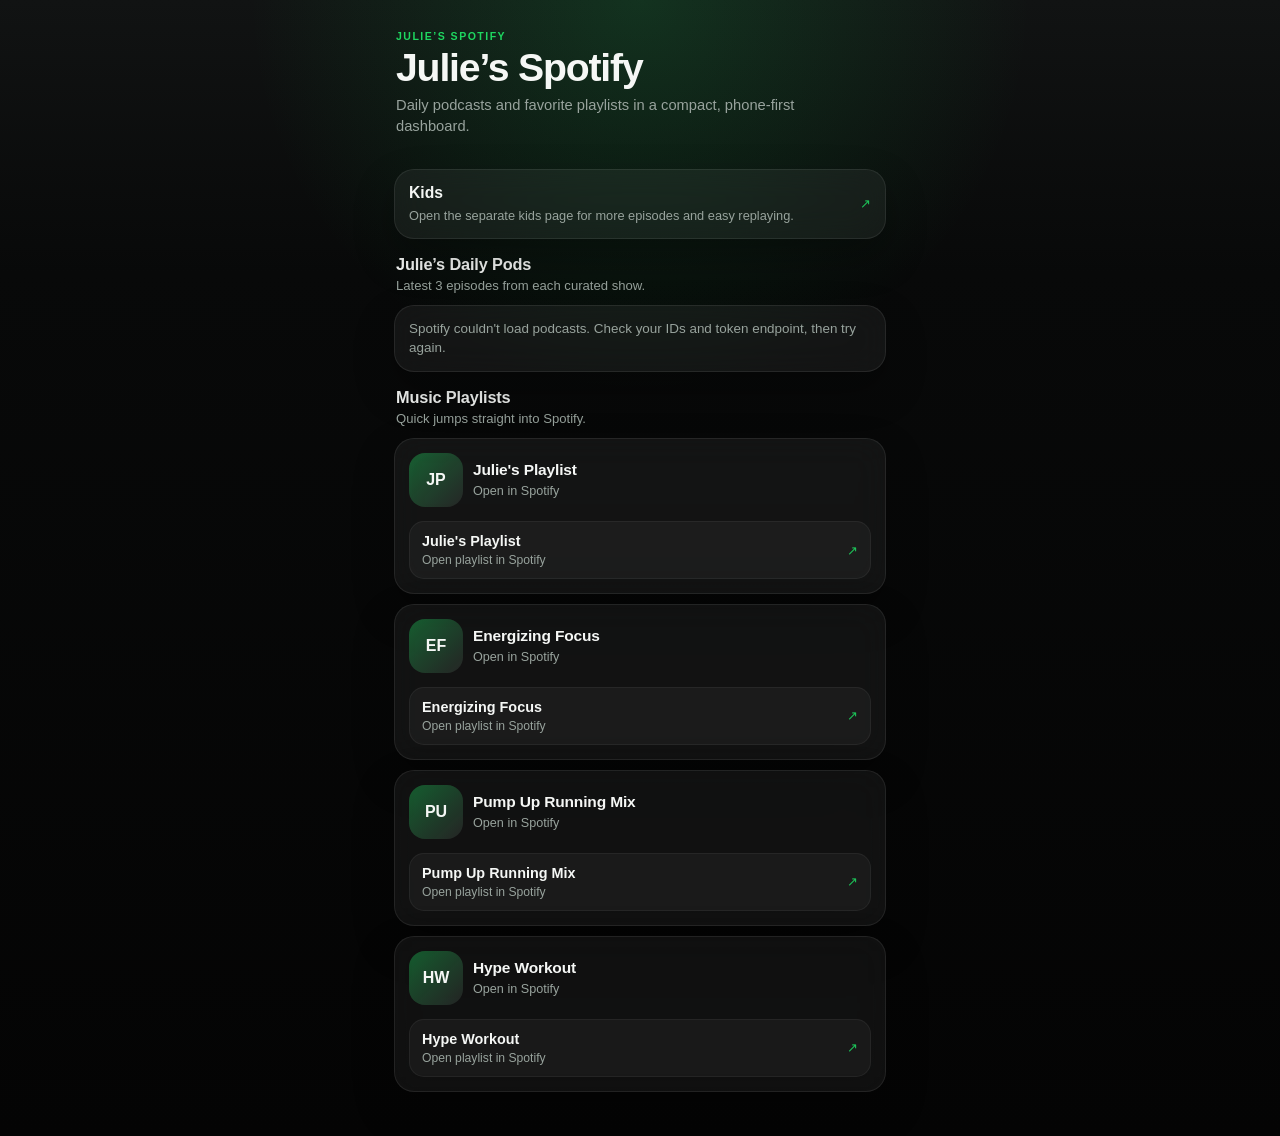
==== commit 79bd6aa0: "Add app icon" ====
--- a/index.html
+++ b/index.html
@@ -10,6 +10,8 @@
     />
     <title>Julie’s Spotify</title>
     <link rel="manifest" href="manifest.json" />
+    <link rel="icon" href="ChatGPT Image Mar 12, 2026, 08_01_26 PM.png" />
+    <link rel="apple-touch-icon" href="ChatGPT Image Mar 12, 2026, 08_01_26 PM.png" />
     <link rel="preconnect" href="https://i.scdn.co" />
     <link rel="stylesheet" href="styles.css" />
   </head>
